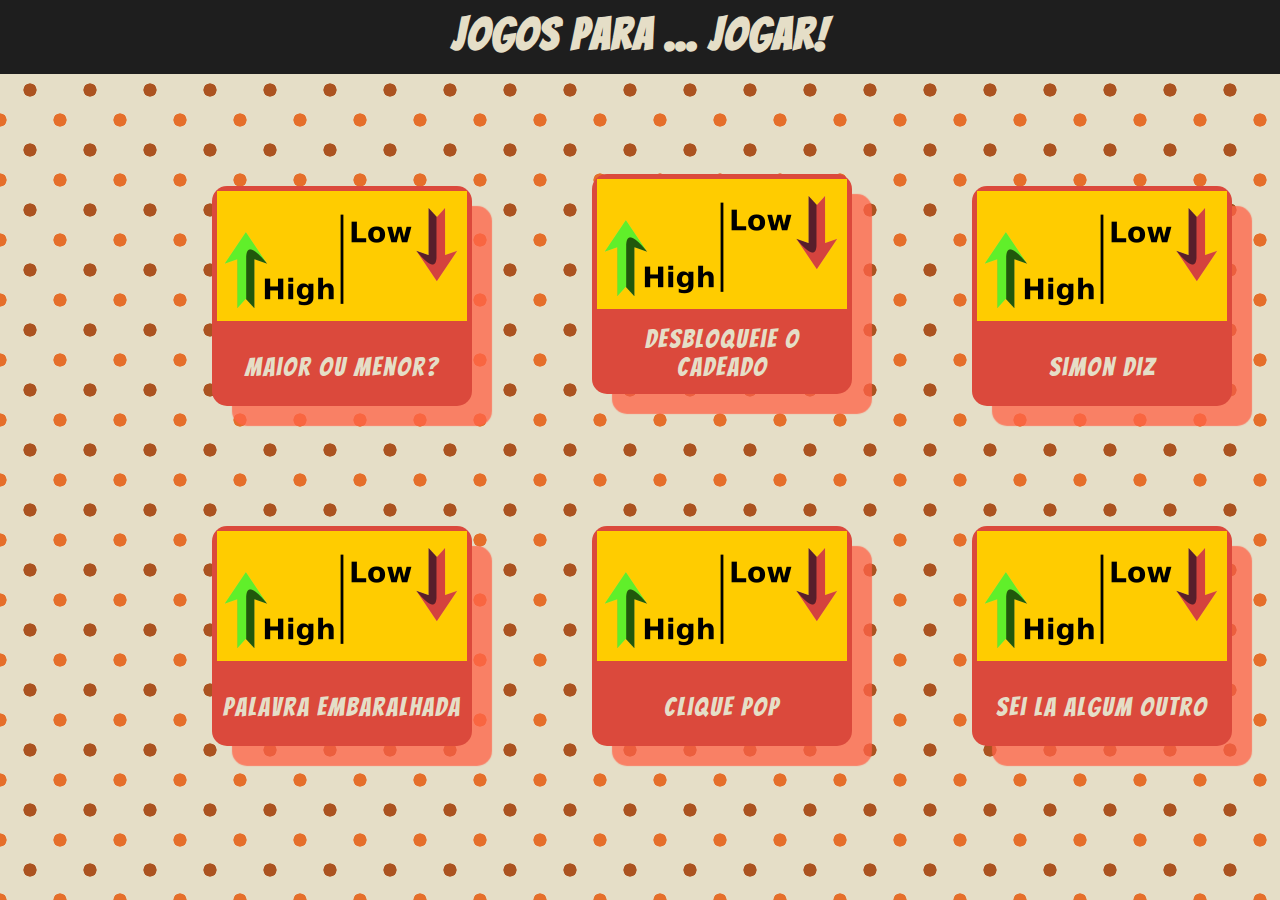
==== index.html @ 39d44c4a "homa page a.k. first page done" ====
<!DOCTYPE html>
<html lang="en">
<head>
    <meta charset="UTF-8"/>
    <meta name="viewport" content="width=device-width, initial-scale=1.0"/>

    <style>
        @import url('https://fonts.googleapis.com/css?family=Bangers&display=swap');

        *{
            margin: 0;
            padding: 0;
            box-sizing: border-box;
            font-family: 'Bangers', cursive;
            letter-spacing: 2px;

        }
        body {
            background: radial-gradient(#AB5321 15%, rgba(0,0,0,0) 16%), radial-gradient(#E56F2B 15%, rgba(0,0,0,0) 16%), #E5DEC7;
            background-position: 0 0, 30px 30px;
            background-origin: padding-box;
            background-clip: border-box;
            background-size: 60px 60px;
        }

        .text{
            display:inline-block;
            padding: 10px;
            text-align: center;
            color: #E5DEC7;
            font-size: 1.4em;
            font-weight: 800;
            letter-spacing: 6px;

        }
        .header{
            /* display:inline-block; */
            position: relative;
            width: 100%;
            height:4.6em;
            background-color: #1E1E1E;
            text-align: center;
        }

        .container{
            width: 1444px;
            margin: auto;
            padding: 40px 0;
            text-align: center;
            /* background-color: hotpink; */

        }
        .game-to-play{
            display: inline-block;
            height: 200px;
            width: 260px;
            margin: 10px;
            background-color: #E56F2B;
            border-radius: 15px;
            text-align: center;
            box-shadow: 20px 20px 1px rgba(171, 84, 33, 0.527);
            transition: all 150ms;

        }

        
        .games:hover{
            background-color: blue;

            box-shadow: 28px 30px 1px rgba(113, 113, 212, 0.767);
            transform:  translate(8px,10px);

        }
        .games{

            background-color: #DB493C;
            box-shadow: 20px 20px 1px rgba(255, 99, 71, 0.767);
            /* box-shadow: 20px 40px 1px rgba(255, 99, 71, 0.767); */

            transition : all 150ms

        }
/* 
        img{
            display: block;
            margin-left: auto;
            margin-right: auto;
            margin-top: auto;
            margin-bottom: auto;
            width: 100%;
            border-radius: 15px;

        } */
        
    </style>
    <title>Document</title>
</head>
<body>
    <header class='header'>
        <div class="text"><h1>Jogos para ... jogar!</h1></div>
    </header>
    <div class="container">
    </div>

    <script>

        const games = ['Maior ou Menor?', 'desbloqueie o cadeado', 'simon diz', 'palavra embaralhada', 'clique pop', 'sei la algum outro']
        // const images = ['img/High-Low-card-game.jpg', 'img/unlock-game.png', 'img/simonsay-game.jpg', 'img/scrambled-game.jpg', 'img/pop-game.jpg', 'img/pop-game.jpg']
        const container = document.querySelector('.container');

        window.addEventListener('load', init)

        function init(){
            for (let i = 0; i < 6; i++) {
                const div = document.createElement('div')
                const img = document.createElement('div')
                const title = document.createElement('div')
                const image = document.createElement('img')
                const h3 = document.createElement('h3')

                div.setAttribute('class', 'games')
                img.setAttribute('class', 'image')
                title.setAttribute('class', 'texty')

                div.style.display = 'inline-block';
                div.style.textAlign = 'center';
                div.style.padding = '5px'
                div.style.width = '260px';
                div.style.height = '220px';
                div.style.margin = '60px'
                div.style.borderRadius = '15px'
                // div.style.boxShadow = '20px 20px 1px rgba(171, 84, 33, 0.527)';
                // div.style.transition = 'all 150ms';



                img.style.backgroundColor = 'blue';
                img.style.width = 'auto';
                img.style.height = '130px';
                img.style.borderRadius = '15px 15px 0 0 '
                image.src = './img/hilo.png'

                title.style.width = 'auto';
                title.style.padding = '32px 0';
                if(i === 1){
                    title.style.padding = '16px 0'
                }
                // title.style.backgroundColor = 'red';
                title.style.color = '#E5DEC7';
                title.style.borderRadius = '0 0 15px 15px'
                title.style.fontSize = '1.6em'
                title.style.margin = 'auto'
                title.style.textAlign = 'center'
                title.style.fontWeight = '400'
                title.innerHTML = games[i];


                title.appendChild(h3)
                div.appendChild(img)
                img.appendChild(image)
                div.appendChild(title)
                container.appendChild(div)
                
                div.addEventListener('click', function(el){
                    console.log(title.innerText.toUpperCase())
                    console.log(games[0].toUpperCase())
                    div.style.transform = 'translate(26px,28px)';

                    div.style.boxShadow = '2px 3px 1px black';
                    div.style.transition = 'transform 200ms';
                    div.style.transition = 'box-shadow 100ms';



                    setTimeout(() => {
                        if(title.innerText.toUpperCase() === games[0].toUpperCase()){
                            window.location.href = 'utils/hi-low-game/index.html';
    
                        }else if(title.innerText.toUpperCase() === games[1].toUpperCase()){
                            window.location.href = './utils/combinator-guess/index.html';
    
                        }else if(title.innerText.toUpperCase() === games[2].toUpperCase()){
                            window.location.href = 'utils/simonsays/index.html';
    
                        }else if(title.innerText.toUpperCase() === games[3].toUpperCase()){
                            window.location.href = 'utils/scrambed-words/index.html';
    
                        }else if(title.innerText.toUpperCase() === games[4].toUpperCase()){
                            window.location.href = 'utils/click-pop/index.html';
    
                        }else if(title.innerText.toUpperCase() === games[5].toUpperCase()){
                            window.location.href = 'utils/hi-low-game/index.html';
    
                        }
                        
                    }, 300);
                })
            }
        }




    </script>
</body>
</html>
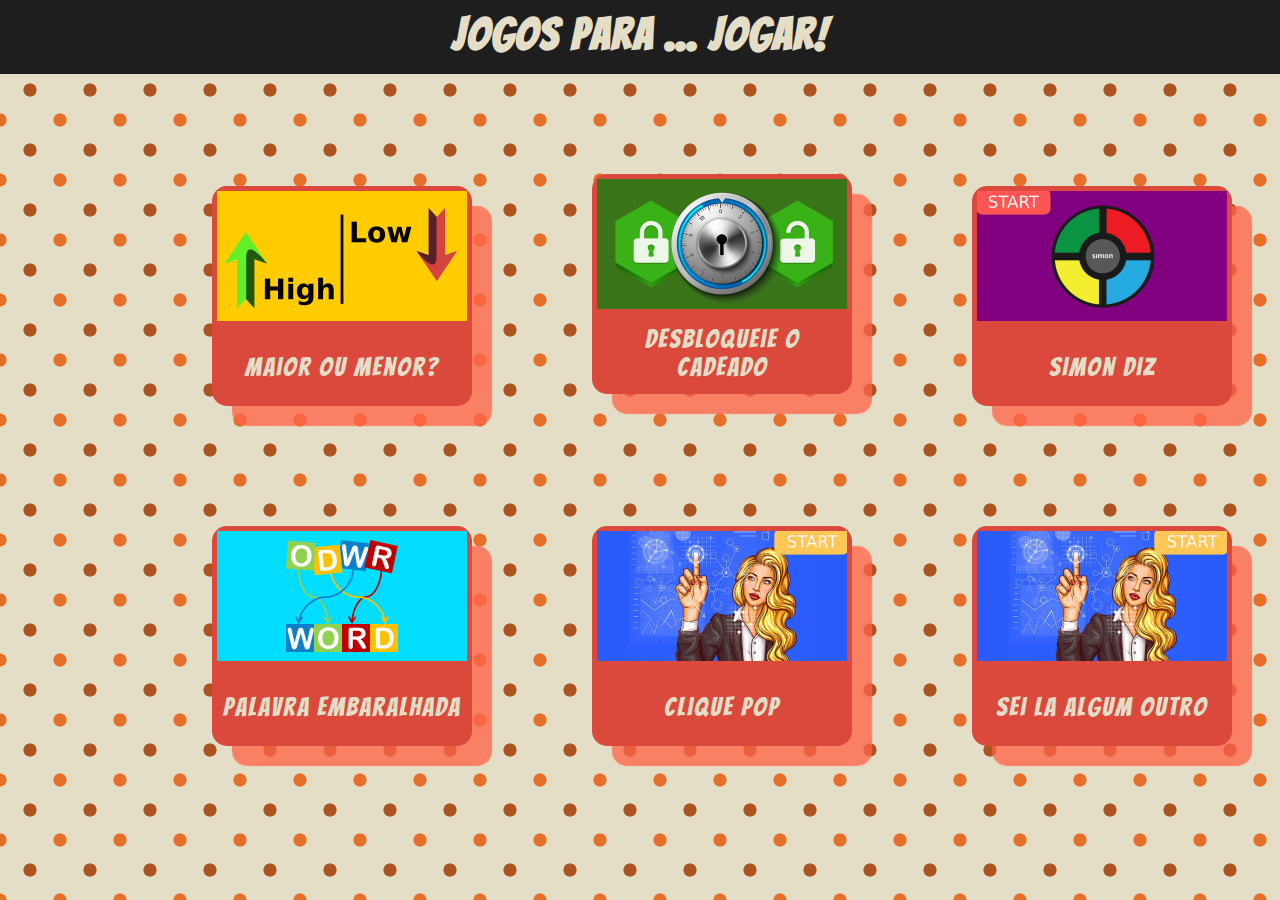
==== commit 6366b9ab: "some touches on the images showing up in the fist page" ====
--- a/index.html
+++ b/index.html
@@ -138,7 +138,7 @@
                 img.style.width = 'auto';
                 img.style.height = '130px';
                 img.style.borderRadius = '15px 15px 0 0 '
-                image.src = './img/hilo.png'
+                image.src = `./img/img-${i}.png`
 
                 title.style.width = 'auto';
                 title.style.padding = '32px 0';
